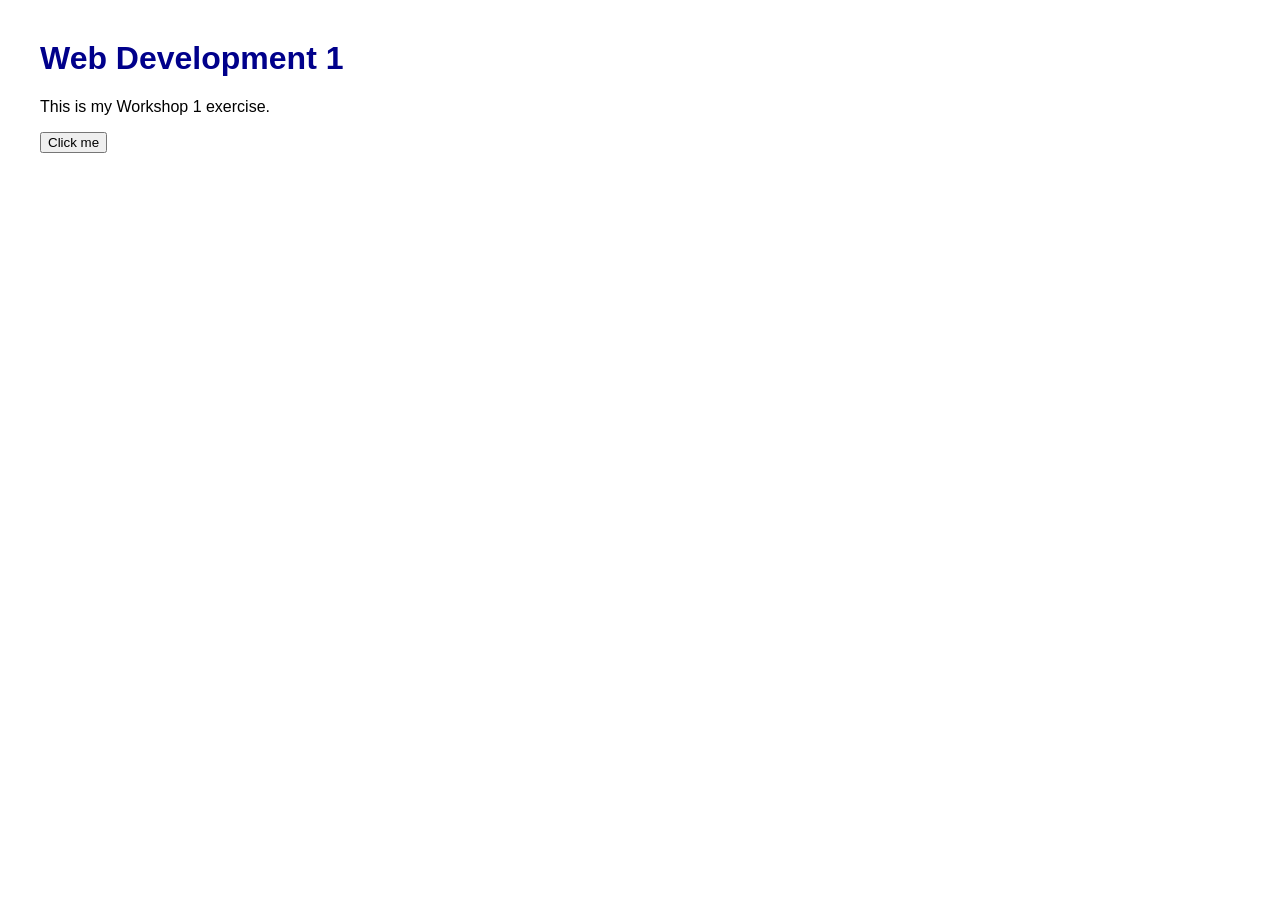
==== Workshop1/index.html @ 7b904274 "Add Workshop 1 exercises" ====
<!doctype html>
<html lang="en">
  <head>
    <meta charset="UTF-8" />
    <meta name="viewport" content="width=device-width, initial-scale=1.0" />
    <title>Workshop 1</title>
    <link rel="stylesheet" href="style.css" />
  </head>
  <body>
    <h1>Web Development 1</h1>
    <p>This is my Workshop 1 exercise.</p>

    <button onclick="showMessage()">Click me</button>

    <script src="script.js"></script>
  </body>
</html>
---- Workshop1/style.css ----
body {
  font-family: Arial, sans-serif;
  margin: 40px;
}

h1 {
  color: darkblue;
}
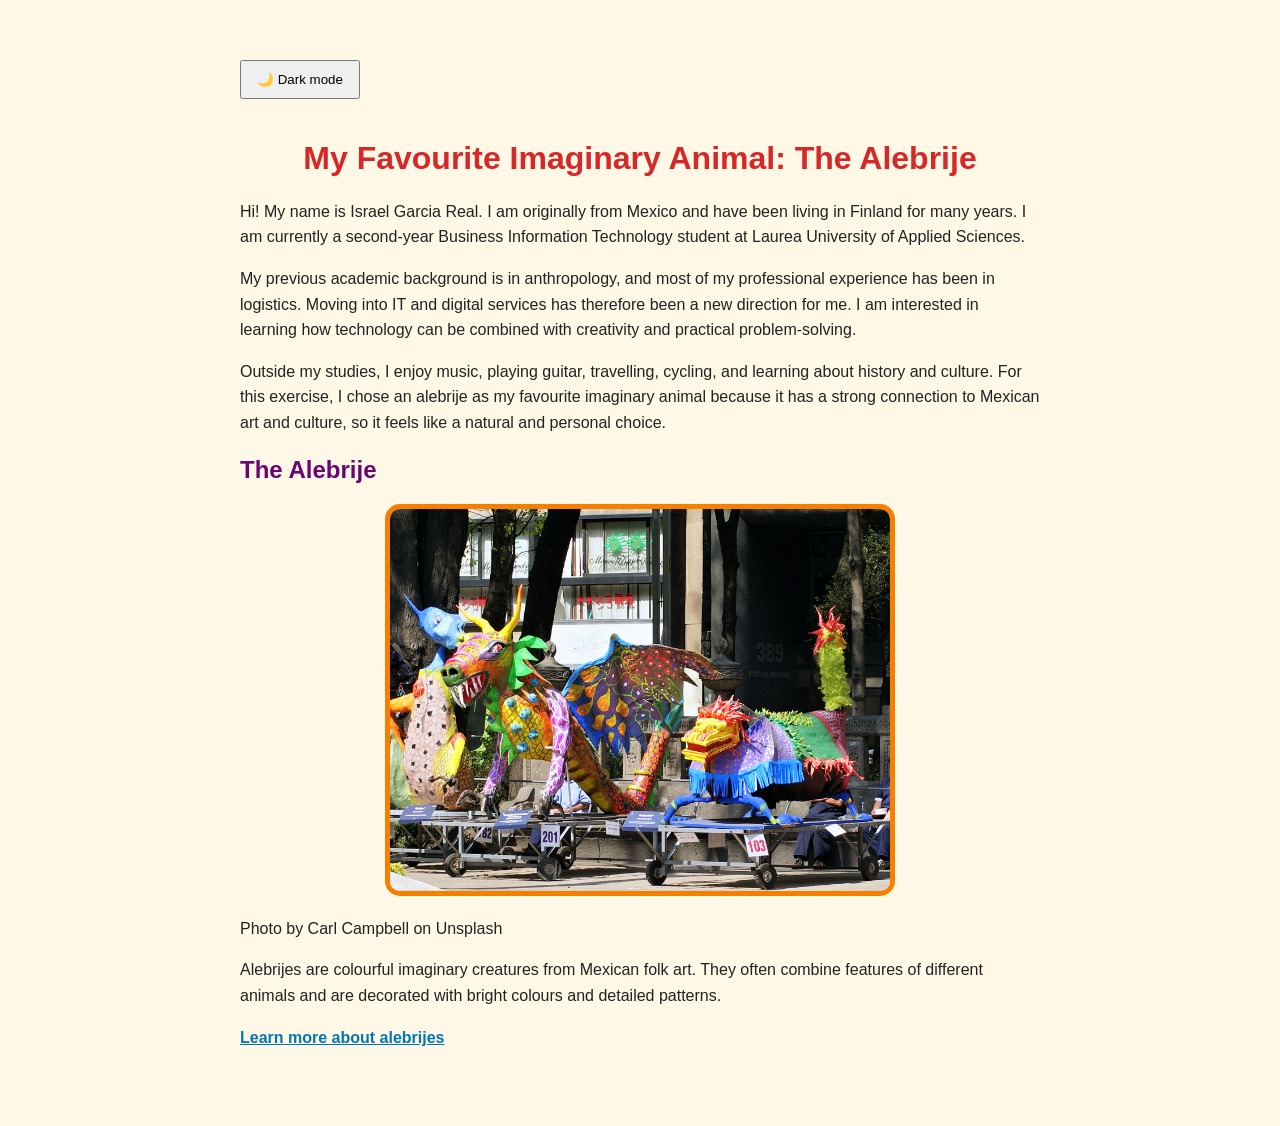
==== commit 71f1b890: "Complete Workshop 1" ====
--- a/Workshop1/index.html
+++ b/Workshop1/index.html
@@ -3,14 +3,59 @@
   <head>
     <meta charset="UTF-8" />
     <meta name="viewport" content="width=device-width, initial-scale=1.0" />
-    <title>Workshop 1</title>
+    <title>My Favourite Imaginary Animal</title>
     <link rel="stylesheet" href="style.css" />
   </head>
+
   <body>
-    <h1>Web Development 1</h1>
-    <p>This is my Workshop 1 exercise.</p>
+    <button id="theme-toggle">🌙 Dark mode</button>
 
-    <button onclick="showMessage()">Click me</button>
+    <h1>My Favourite Imaginary Animal: The Alebrije</h1>
+
+    <p>
+      Hi! My name is Israel Garcia Real. I am originally from Mexico and have
+      been living in Finland for many years. I am currently a second-year
+      Business Information Technology student at Laurea University of Applied
+      Sciences.
+    </p>
+
+    <p>
+      My previous academic background is in anthropology, and most of my
+      professional experience has been in logistics. Moving into IT and digital
+      services has therefore been a new direction for me. I am interested in
+      learning how technology can be combined with creativity and practical
+      problem-solving.
+    </p>
+
+    <p>
+      Outside my studies, I enjoy music, playing guitar, travelling, cycling,
+      and learning about history and culture. For this exercise, I chose an
+      alebrije as my favourite imaginary animal because it has a strong
+      connection to Mexican art and culture, so it feels like a natural and
+      personal choice.
+    </p>
+
+    <h2>The Alebrije</h2>
+
+    <img
+      src="images/alebrije.jpg"
+      alt="A colourful Mexican alebrije"
+      width="500"
+    />
+
+    <p class="photo-credit">Photo by Carl Campbell on Unsplash</p>
+
+    <p>
+      Alebrijes are colourful imaginary creatures from Mexican folk art. They
+      often combine features of different animals and are decorated with bright
+      colours and detailed patterns.
+    </p>
+
+    <p>
+      <a href="https://en.wikipedia.org/wiki/Alebrije" target="_blank">
+        Learn more about alebrijes
+      </a>
+    </p>
 
     <script src="script.js"></script>
   </body>
--- a/Workshop1/style.css
+++ b/Workshop1/style.css
@@ -1,8 +1,66 @@
 body {
   font-family: Arial, sans-serif;
-  margin: 40px;
+  max-width: 800px;
+  margin: 40px auto;
+  padding: 20px;
+  background-color: #fff8e7;
+  color: #222;
+  transition:
+    background-color 0.3s,
+    color 0.3s;
 }
 
 h1 {
-  color: darkblue;
+  text-align: center;
+  color: #d62828;
 }
+
+h2 {
+  color: #6a0572;
+}
+
+img {
+  display: block;
+  max-width: 100%;
+  margin: 20px auto;
+  border: 5px solid #f77f00;
+  border-radius: 15px;
+}
+
+p {
+  line-height: 1.6;
+}
+
+a {
+  color: #0077b6;
+  font-weight: bold;
+}
+
+a:hover {
+  color: #d62828;
+}
+
+button {
+  padding: 10px 15px;
+  cursor: pointer;
+  margin-bottom: 20px;
+}
+
+/* Dark theme */
+
+body.dark-theme {
+  background-color: #1e1e1e;
+  color: #f5f5f5;
+}
+
+body.dark-theme h1 {
+  color: #ff6b6b;
+}
+
+body.dark-theme h2 {
+  color: #d98ee5;
+}
+
+body.dark-theme a {
+  color: #6ecbff;
+}
